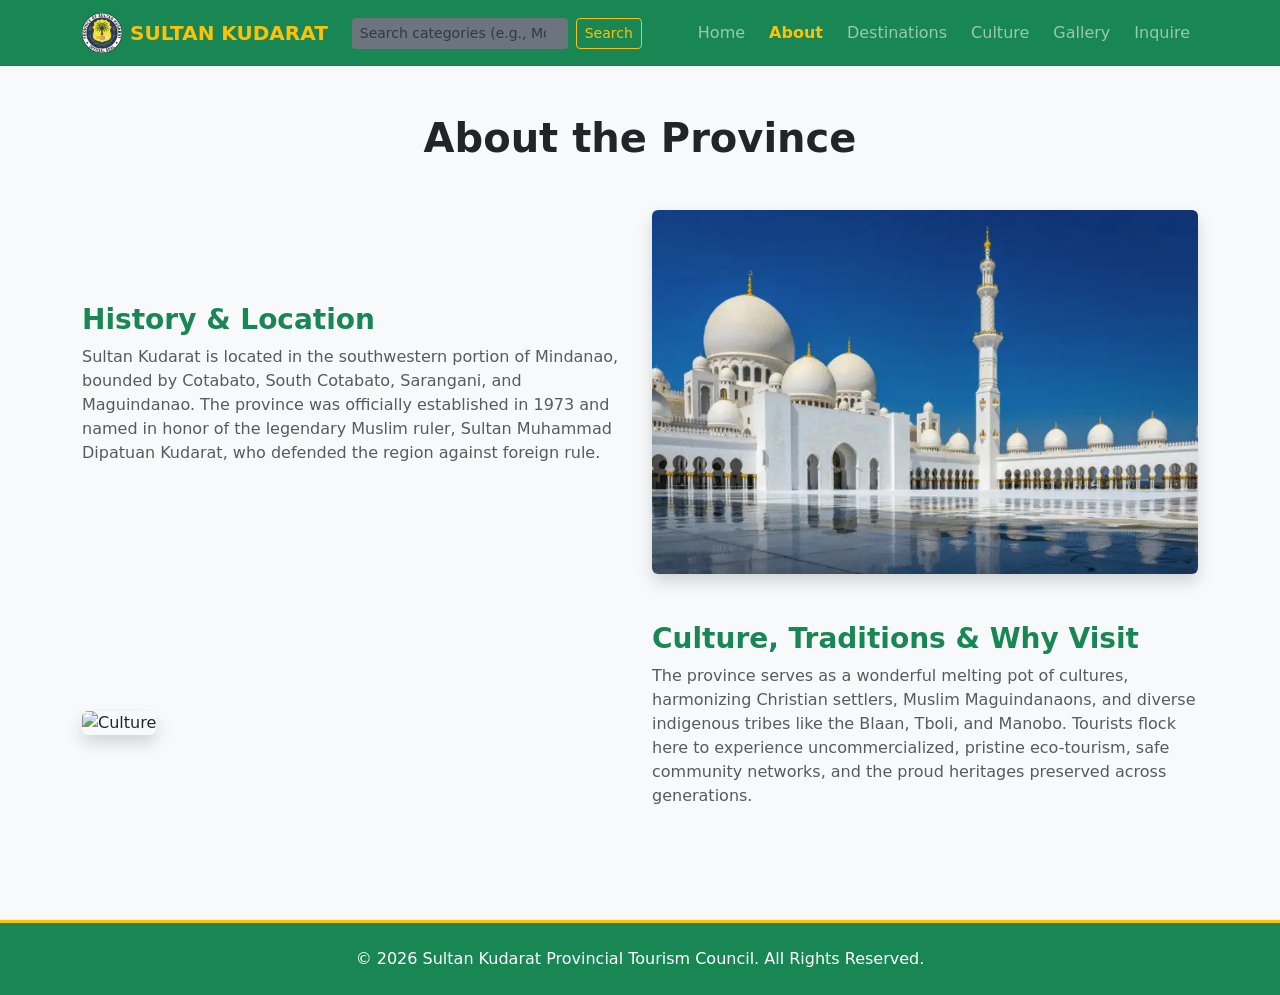
==== about.html @ 3b82ab7e "Add files via upload" ====
<!DOCTYPE html>
<html lang="en">
<head>
    <meta charset="UTF-8">
    <meta name="viewport" content="width=device-width, initial-scale=1.0">
    <title>About Sultan Kudarat</title>
    <link href="https://cdn.jsdelivr.net/npm/bootstrap@5.3.0/dist/css/bootstrap.min.css" rel="stylesheet">
    <link rel="stylesheet" href="style/style.css">
</head>
<body class="bg-light d-flex flex-column min-vh-100">

    <nav class="navbar navbar-expand-lg navbar-dark bg-success sticky-top">
        <div class="container">
            <a class="navbar-brand fw-bold text-warning d-flex align-items-center gap-2 col-7 col-sm-auto me-0" href="index.html">
                <img src="images/SKOS.png" alt="SK Logo" height="40" class="d-inline-block align-top rounded flex-shrink-0">
                <span class="custom-navbar-brand-text d-inline-block">SULTAN KUDARAT</span>
            </a>
            <button class="navbar-toggler" type="button" data-bs-toggle="collapse" data-bs-target="#navbarNav">
                <span class="navbar-toggler-icon"></span>
            </button>
            <div class="collapse navbar-collapse" id="navbarNav">
                <form class="d-flex mx-auto my-2 my-lg-0 col-12 col-lg-4" action="destinations.html" method="GET">
                    <input class="form-control form-control-sm me-2 bg-secondary text-white border-0" type="search" name="search" placeholder="Search categories (e.g., Mountain, Beach)..." aria-label="Search">
                    <button class="btn btn-sm btn-outline-warning" type="submit">Search</button>
                </form>
                <ul class="navbar-nav ms-auto gap-2">
                    <li class="nav-item"><a class="nav-link" href="index.html">Home</a></li>
                    <li class="nav-item"><a class="nav-link active fw-semibold text-warning" href="about.html">About</a></li>
                    <li class="nav-item"><a class="nav-link" href="destinations.html">Destinations</a></li>
                    <li class="nav-item"><a class="nav-link" href="culture.html">Culture</a></li>
                    <li class="nav-item"><a class="nav-link" href="gallery.html">Gallery</a></li>
                    <li class="nav-item"><a class="nav-link" href="contact.html">Inquire</a></li>
                </ul>
            </div>
        </div>
    </nav>

    <div class="container my-5">
        <h1 class="text-center fw-bold mb-5">About the Province</h1>

        <div class="row g-4 align-items-center mb-5">
            <div class="col-md-6">
                <h3 class="fw-bold text-success">History & Location</h3>
                <p class="text-muted">Sultan Kudarat is located in the southwestern portion of Mindanao, bounded by Cotabato, South Cotabato, Sarangani, and Maguindanao. The province was officially established in 1973 and named in honor of the legendary Muslim ruler, Sultan Muhammad Dipatuan Kudarat, who defended the region against foreign rule.</p>
            </div>
            <div class="col-md-6">
                <img src="images/dome.webp" alt="Sultan Kudarat Location" class="img-fluid rounded shadow w-100">
            </div>
        </div>

        <div class="row g-4 align-items-center mb-5 flex-md-row-reverse">
            <div class="col-md-6">
                <h3 class="fw-bold text-success">Culture, Traditions & Why Visit</h3>
                <p class="text-muted">The province serves as a wonderful melting pot of cultures, harmonizing Christian settlers, Muslim Maguindanaons, and diverse indigenous tribes like the Blaan, Tboli, and Manobo. Tourists flock here to experience uncommercialized, pristine eco-tourism, safe community networks, and the proud heritages preserved across generations.</p>
            </div>
            <div class="col-md-6">
                <img src="images/kalimudan.jpg" alt="Culture" class="img-fluid rounded shadow w-100">
            </div>
        </div>
    </div>

    <footer class="bg-success text-white text-center py-4 mt-auto border-top border-warning border-3">
        <p class="mb-0">&copy; 2026 Sultan Kudarat Provincial Tourism Council. All Rights Reserved.</p>
    </footer>

    <script src="https://cdn.jsdelivr.net/npm/bootstrap@5.3.0/dist/js/bootstrap.bundle.min.js"></script>
    <script src="js/app.js"></script>
</body>
</html>
---- style/style.css ----
.filter-btn.active { background-color: #ffc107 !important; color: #000 !important; font-weight: bold; }

.gallery-img { cursor: pointer; transition: transform 0.2s ease; height: 200px; object-fit: cover; }
.gallery-img:hover { transform: scale(1.04); filter: brightness(90%); }
.lightbox-bg { background-color: rgba(0,0,0,0.95) !important; }

/* Responsive Navbar Brand Text to ensure consistency with index.html */
.custom-navbar-brand-text {
    font-size: 1rem; /* Smaller typography size on mobile */
    white-space: normal; /* Allows text to wrap over two lines if screen is extremely narrow */
    line-height: 1.2;
}

@media (min-width: 576px) {
    .custom-navbar-brand-text {
    font-size: 1.25rem; /* Standard larger size on tablets and desktops */
    }
}
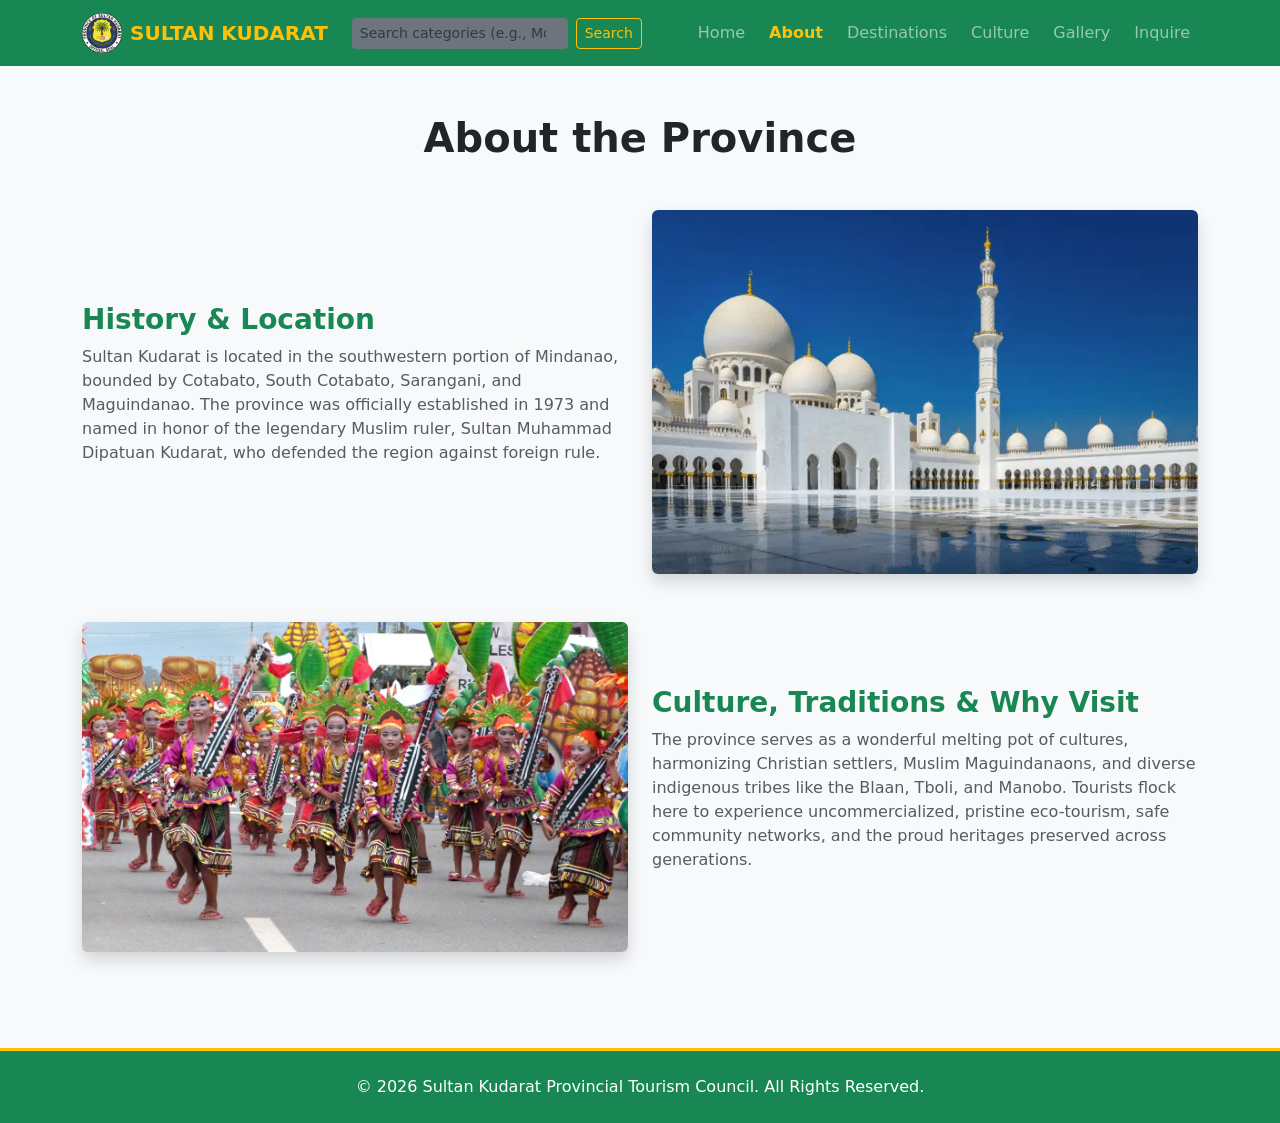
==== commit fd25adea: "Update about.html" ====
--- a/about.html
+++ b/about.html
@@ -54,7 +54,7 @@
                 <p class="text-muted">The province serves as a wonderful melting pot of cultures, harmonizing Christian settlers, Muslim Maguindanaons, and diverse indigenous tribes like the Blaan, Tboli, and Manobo. Tourists flock here to experience uncommercialized, pristine eco-tourism, safe community networks, and the proud heritages preserved across generations.</p>
             </div>
             <div class="col-md-6">
-                <img src="images/kalimudan.jpg" alt="Culture" class="img-fluid rounded shadow w-100">
+                <img src="images/kalimudan.JPG" alt="Culture" class="img-fluid rounded shadow w-100">
             </div>
         </div>
     </div>
@@ -66,4 +66,4 @@
     <script src="https://cdn.jsdelivr.net/npm/bootstrap@5.3.0/dist/js/bootstrap.bundle.min.js"></script>
     <script src="js/app.js"></script>
 </body>
-</html>+</html>
